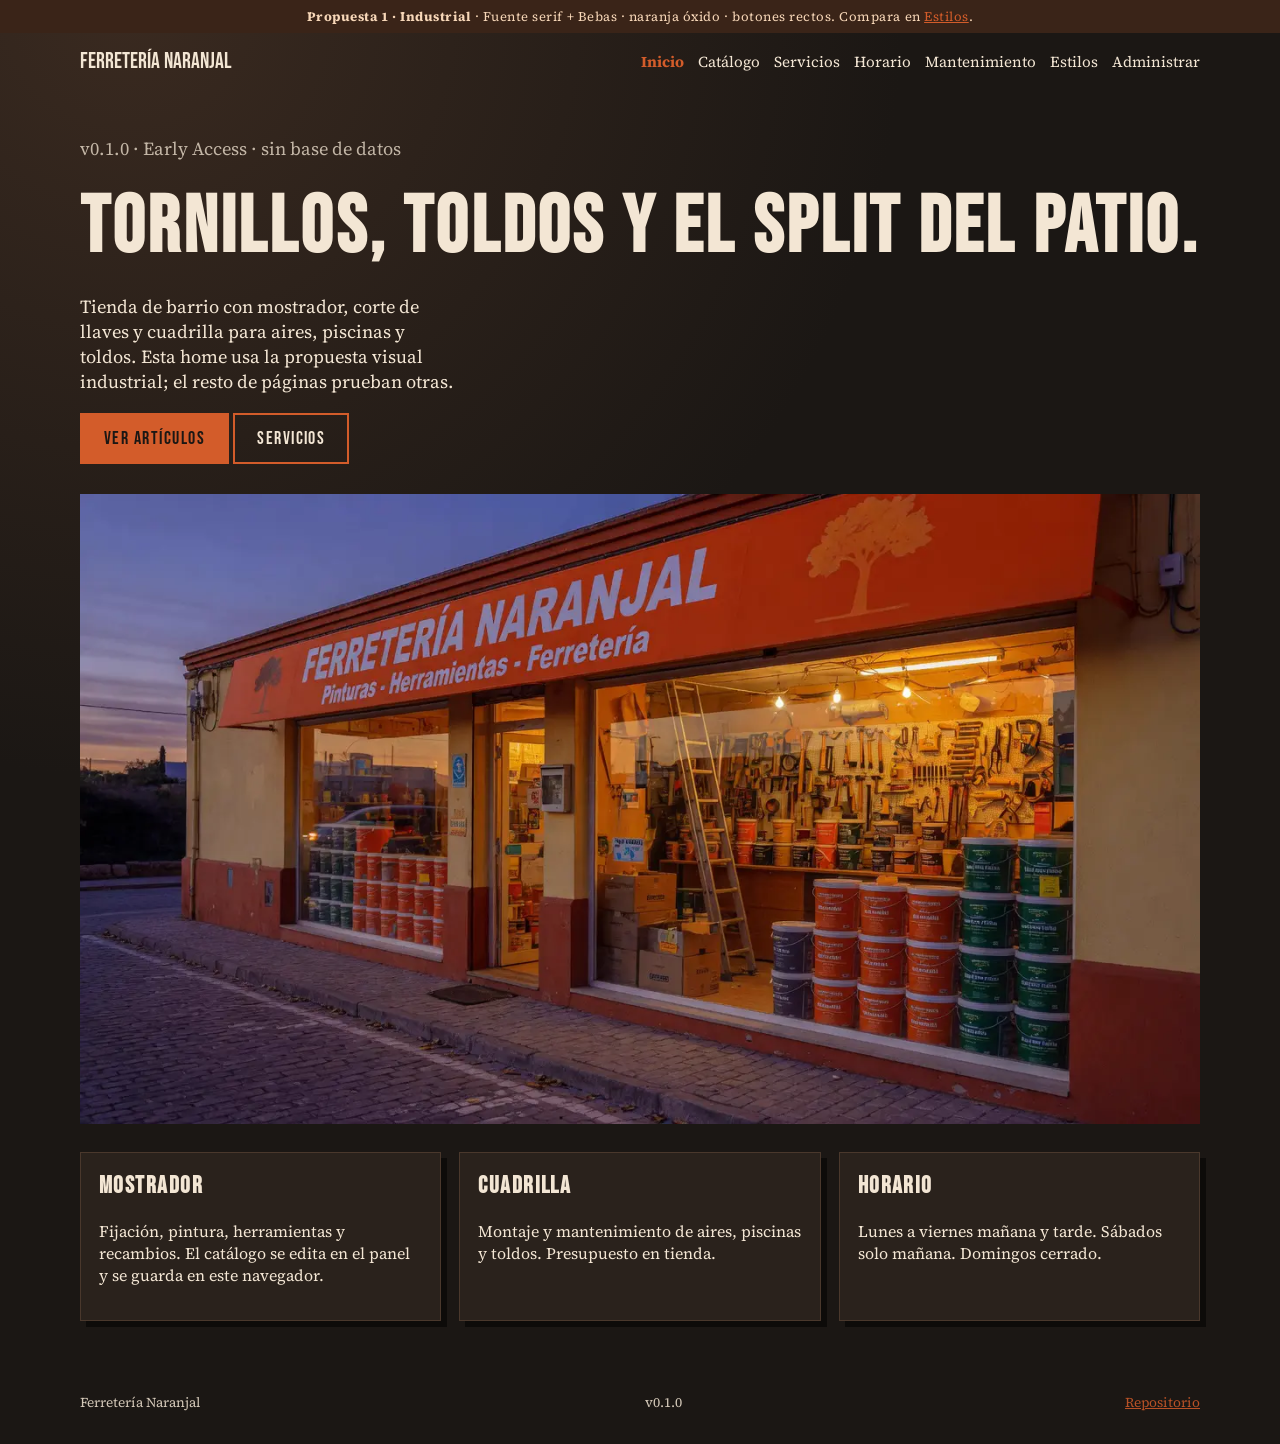
==== index.html @ d5f57b4e "feat: publicar Ferreteria Naranjal 0.1.0" ====
<!doctype html>
<html lang="es">
<head>
  <meta charset="utf-8" />
  <meta name="viewport" content="width=device-width, initial-scale=1" />
  <title>Ferretería Naranjal</title>
  <meta name="description" content="Ferretería, catálogo, aires acondicionados, piscinas y toldos en Naranjal." />
  <meta name="application-version" content="0.1.0" />
  <link rel="stylesheet" href="css/base.css" />
  <link rel="stylesheet" href="css/tema-industrial.css" />
</head>
<body>
  <a class="skip" href="#contenido">Saltar al contenido</a>
  <p class="proposal"><strong>Propuesta 1 · Industrial</strong> · Fuente serif + Bebas · naranja óxido · botones rectos. Compara en <a href="estilos.html">Estilos</a>.</p>
  <header class="wrap site-header">
    <a class="brand" href="index.html">Ferretería Naranjal</a>
    <button type="button" data-nav-toggle aria-expanded="false">Menú</button>
    <nav class="nav" aria-label="Principal">
      <a href="index.html" aria-current="page">Inicio</a>
      <a href="catalogo.html">Catálogo</a>
      <a href="servicios.html">Servicios</a>
      <a href="horario.html">Horario</a>
      <a href="mantenimiento.html">Mantenimiento</a>
      <a href="estilos.html">Estilos</a>
      <a href="admin/">Administrar</a>
    </nav>
  </header>
  <main id="contenido" class="wrap">
    <section class="hero">
      <p class="muted">v0.1.0 · Early Access · sin base de datos</p>
      <h1>Tornillos, toldos y el split del patio.</h1>
      <p>Tienda de barrio con mostrador, corte de llaves y cuadrilla para aires, piscinas y toldos. Esta home usa la propuesta visual industrial; el resto de páginas prueban otras.</p>
      <p>
        <a class="btn" href="catalogo.html">Ver artículos</a>
        <a class="btn btn--ghost" href="servicios.html">Servicios</a>
      </p>
    </section>
    <img src="assets/portada.webp" alt="Fachada de Ferretería Naranjal al anochecer" width="1280" height="720" />
    <section class="grid cards" style="margin-top:28px">
      <article class="card">
        <h2>Mostrador</h2>
        <p>Fijación, pintura, herramientas y recambios. El catálogo se edita en el panel y se guarda en este navegador.</p>
      </article>
      <article class="card">
        <h2>Cuadrilla</h2>
        <p>Montaje y mantenimiento de aires, piscinas y toldos. Presupuesto en tienda.</p>
      </article>
      <article class="card">
        <h2>Horario</h2>
        <p>Lunes a viernes mañana y tarde. Sábados solo mañana. Domingos cerrado.</p>
      </article>
    </section>
  </main>
  <footer class="wrap site-footer">
    <span>Ferretería Naranjal</span>
    <span data-version>v0.1.0</span>
    <a href="https://github.com/javidei/Ferreteria">Repositorio</a>
  </footer>
  <script type="module" src="js/app.js"></script>
</body>
</html>
---- css/base.css ----
*, *::before, *::after { box-sizing: border-box; }
html { scroll-behavior: smooth; }
body { margin: 0; min-height: 100vh; color: var(--ink); background: var(--bg); font-family: var(--font); }
img { max-width: 100%; height: auto; display: block; }
a { color: var(--accent); }
.skip { position: absolute; left: -999px; top: 0; }
.skip:focus { left: 12px; top: 12px; z-index: 9; background: #fff; padding: 8px; }
.wrap { width: min(1120px, calc(100% - 32px)); margin: 0 auto; }
.proposal {
  margin: 0;
  padding: 8px 16px;
  background: var(--banner, #111);
  color: var(--banner-ink, #fff);
  font-size: 13px;
  letter-spacing: .04em;
  text-align: center;
}
.proposal strong { font-weight: 700; }
.site-header { display: flex; flex-wrap: wrap; align-items: center; justify-content: space-between; gap: 12px; padding: 16px 0; }
.brand { font-family: var(--display, var(--font)); font-size: 1.35rem; text-decoration: none; color: inherit; }
.nav { display: flex; flex-wrap: wrap; gap: 8px 14px; }
.nav a { text-decoration: none; color: inherit; font-size: .95rem; }
.nav a[aria-current="page"] { color: var(--accent); font-weight: 700; }
.site-footer { margin-top: 48px; padding: 24px 0 32px; font-size: .85rem; opacity: .85; display: flex; flex-wrap: wrap; gap: 12px 24px; justify-content: space-between; }
.grid { display: grid; gap: 18px; }
.cards { grid-template-columns: repeat(auto-fit, minmax(240px, 1fr)); }
.hero { padding: 28px 0 12px; }
.muted { opacity: .75; }
[data-nav-toggle] { display: none; }
@media (max-width: 700px) {
  .site-header { align-items: flex-start; }
  [data-nav-toggle] { display: inline-flex; }
  .nav { display: none; width: 100%; }
  .nav.is-open { display: flex; }
}
---- css/tema-industrial.css ----
@import url("https://fonts.googleapis.com/css2?family=Bebas+Neue&family=Source+Serif+4:opsz,wght@8..60,400;8..60,700&display=swap");
:root {
  --bg: #1b1714;
  --ink: #f3e6d4;
  --accent: #d35c2a;
  --banner: #3a2418;
  --banner-ink: #f7d7b8;
  --font: "Source Serif 4", Georgia, serif;
  --display: "Bebas Neue", Impact, sans-serif;
  --card: #2a221c;
}
body { background: radial-gradient(circle at 10% 0, #3a2a20, #1b1714 42%); }
.hero h1 { font-family: var(--display); font-size: clamp(2.6rem, 7vw, 5rem); margin: 0 0 8px; letter-spacing: .04em; }
.hero p { max-width: 42ch; font-size: 1.15rem; }
.btn {
  display: inline-block;
  padding: 12px 22px;
  border: 2px solid #d35c2a;
  background: #d35c2a;
  color: #1b1714;
  text-decoration: none;
  font-family: var(--display);
  letter-spacing: .08em;
  text-transform: uppercase;
}
.btn--ghost { background: transparent; color: #f3e6d4; }
.card { background: var(--card); padding: 18px; border: 1px solid #4a382c; box-shadow: 6px 6px 0 #0d0b09; }
.card h2, .card h3 { font-family: var(--display); margin-top: 0; letter-spacing: .06em; }
.hours { display: grid; gap: 8px; }
.hours div { display: flex; justify-content: space-between; gap: 16px; border-bottom: 1px dashed #5a4638; padding-bottom: 6px; }
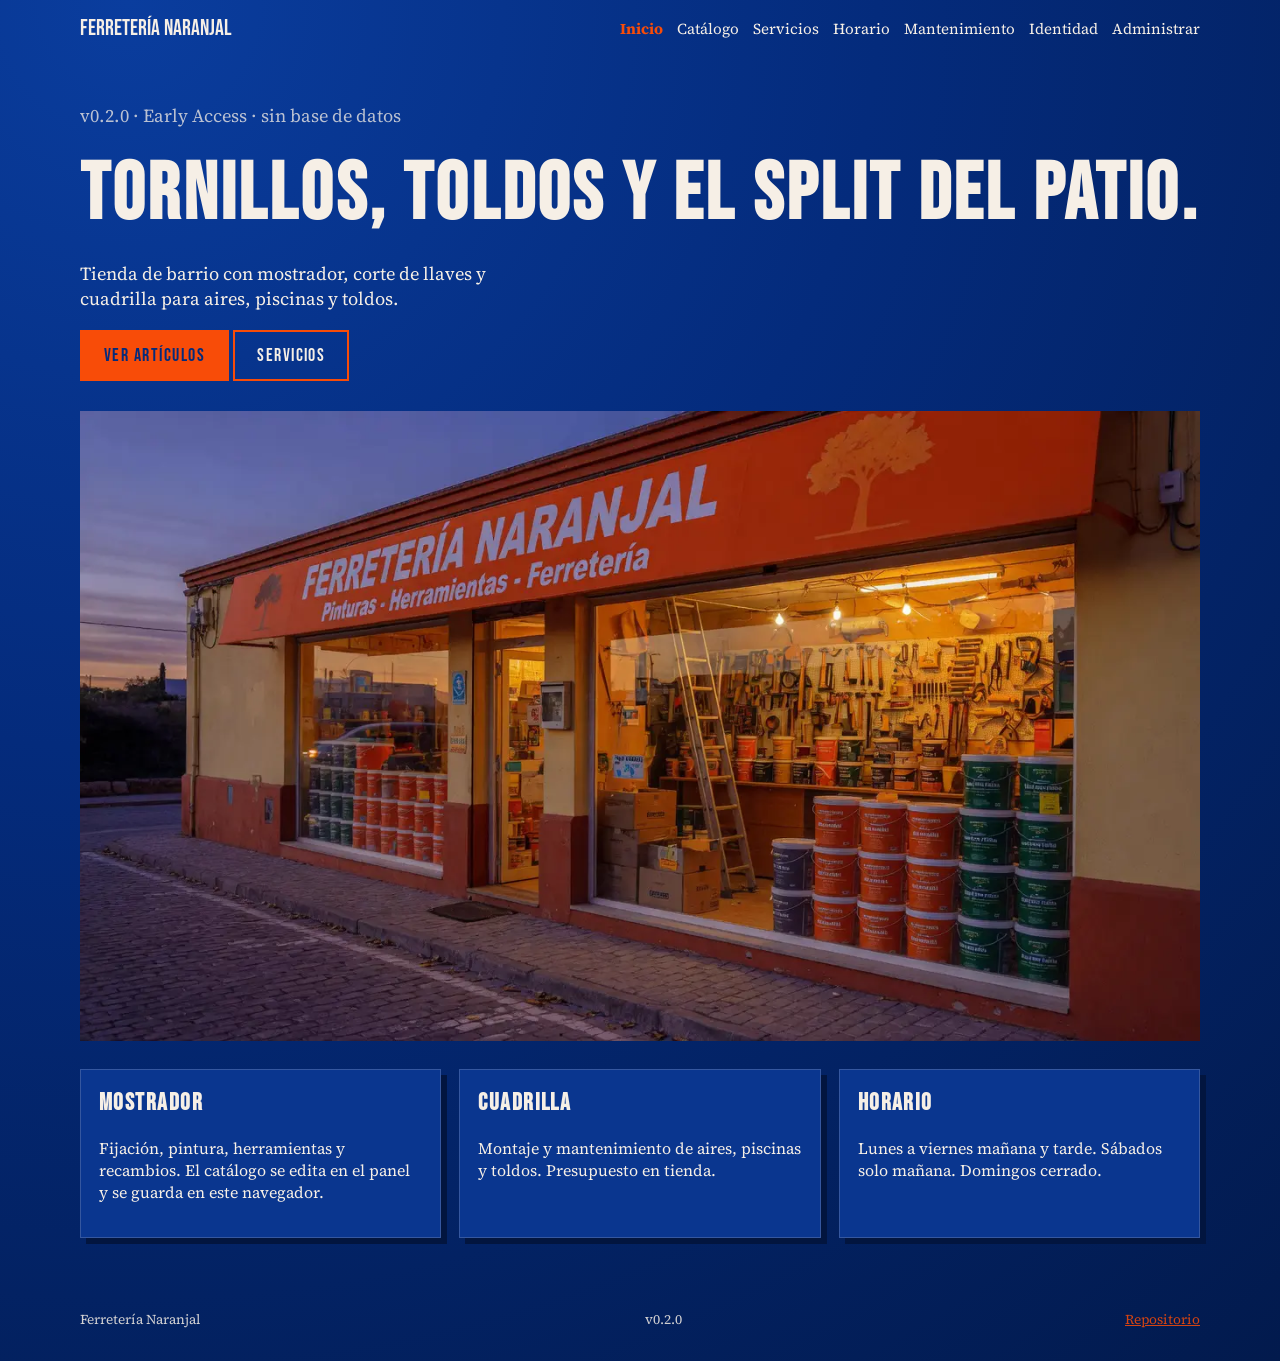
==== commit 01e7a032: "feat: unificar estilo de Inicio con colores de empresa 0.2.0" ====
--- a/index.html
+++ b/index.html
@@ -5,13 +5,12 @@
   <meta name="viewport" content="width=device-width, initial-scale=1" />
   <title>Ferretería Naranjal</title>
   <meta name="description" content="Ferretería, catálogo, aires acondicionados, piscinas y toldos en Naranjal." />
-  <meta name="application-version" content="0.1.0" />
+  <meta name="application-version" content="0.2.0" />
   <link rel="stylesheet" href="css/base.css" />
-  <link rel="stylesheet" href="css/tema-industrial.css" />
+  <link rel="stylesheet" href="css/tema.css" />
 </head>
 <body>
   <a class="skip" href="#contenido">Saltar al contenido</a>
-  <p class="proposal"><strong>Propuesta 1 · Industrial</strong> · Fuente serif + Bebas · naranja óxido · botones rectos. Compara en <a href="estilos.html">Estilos</a>.</p>
   <header class="wrap site-header">
     <a class="brand" href="index.html">Ferretería Naranjal</a>
     <button type="button" data-nav-toggle aria-expanded="false">Menú</button>
@@ -21,15 +20,15 @@
       <a href="servicios.html">Servicios</a>
       <a href="horario.html">Horario</a>
       <a href="mantenimiento.html">Mantenimiento</a>
-      <a href="estilos.html">Estilos</a>
+      <a href="estilos.html">Identidad</a>
       <a href="admin/">Administrar</a>
     </nav>
   </header>
   <main id="contenido" class="wrap">
     <section class="hero">
-      <p class="muted">v0.1.0 · Early Access · sin base de datos</p>
+      <p class="muted">v0.2.0 · Early Access · sin base de datos</p>
       <h1>Tornillos, toldos y el split del patio.</h1>
-      <p>Tienda de barrio con mostrador, corte de llaves y cuadrilla para aires, piscinas y toldos. Esta home usa la propuesta visual industrial; el resto de páginas prueban otras.</p>
+      <p>Tienda de barrio con mostrador, corte de llaves y cuadrilla para aires, piscinas y toldos.</p>
       <p>
         <a class="btn" href="catalogo.html">Ver artículos</a>
         <a class="btn btn--ghost" href="servicios.html">Servicios</a>
@@ -53,7 +52,7 @@
   </main>
   <footer class="wrap site-footer">
     <span>Ferretería Naranjal</span>
-    <span data-version>v0.1.0</span>
+    <span data-version>v0.2.0</span>
     <a href="https://github.com/javidei/Ferreteria">Repositorio</a>
   </footer>
   <script type="module" src="js/app.js"></script>
--- a/css/tema.css
+++ b/css/tema.css
@@ -0,0 +1,185 @@
+@import url("https://fonts.googleapis.com/css2?family=Bebas+Neue&family=Source+Serif+4:opsz,wght@8..60,400;8..60,700&display=swap");
+
+:root {
+  --brand-blue: #042b7c;
+  --brand-orange: #f84c08;
+  --bg: #042b7c;
+  --bg-deep: #021a4d;
+  --ink: #f6efe6;
+  --accent: #f84c08;
+  --banner: #021a4d;
+  --banner-ink: #f6efe6;
+  --font: "Source Serif 4", Georgia, serif;
+  --display: "Bebas Neue", Impact, sans-serif;
+  --card: #0a368f;
+  --line: rgba(246, 239, 230, .18);
+}
+
+body {
+  background: radial-gradient(circle at 10% 0, #0a3d9e, #042b7c 42%, #021a4d 100%);
+}
+
+.hero h1 {
+  font-family: var(--display);
+  font-size: clamp(2.6rem, 7vw, 5rem);
+  margin: 0 0 8px;
+  letter-spacing: .04em;
+}
+
+.hero p { max-width: 46ch; font-size: 1.15rem; }
+
+.kicker {
+  color: var(--brand-orange);
+  font-family: var(--display);
+  letter-spacing: .16em;
+  text-transform: uppercase;
+  font-size: .95rem;
+}
+
+.btn,
+button.btn {
+  display: inline-block;
+  padding: 12px 22px;
+  border: 2px solid var(--brand-orange);
+  background: var(--brand-orange);
+  color: #042b7c;
+  text-decoration: none;
+  font-family: var(--display);
+  letter-spacing: .08em;
+  text-transform: uppercase;
+  cursor: pointer;
+}
+
+.btn--ghost {
+  background: transparent;
+  color: var(--ink);
+}
+
+.btn--danger {
+  background: transparent;
+  border-color: #ffb4a2;
+  color: #ffb4a2;
+}
+
+.card,
+.product,
+.service,
+.note,
+.shot,
+form[data-form] {
+  background: var(--card);
+  padding: 18px;
+  border: 1px solid var(--line);
+  box-shadow: 6px 6px 0 #02153f;
+}
+
+.card h2, .card h3,
+.product h3, .service h2,
+.note h2, .credits h2 {
+  font-family: var(--display);
+  margin-top: 0;
+  letter-spacing: .06em;
+}
+
+.product { padding: 0; overflow: hidden; }
+.product img { width: 100%; height: 160px; object-fit: cover; }
+.product .pad { padding: 14px 16px 18px; }
+.price { color: var(--brand-orange); font-weight: 700; }
+
+.filters { display: flex; flex-wrap: wrap; gap: 8px; margin: 12px 0 20px; }
+.filters button {
+  font-family: var(--display);
+  letter-spacing: .06em;
+  text-transform: uppercase;
+  border: 2px solid var(--brand-orange);
+  background: transparent;
+  color: var(--ink);
+  padding: 8px 14px;
+  cursor: pointer;
+}
+.filters button.is-on {
+  background: var(--brand-orange);
+  color: var(--brand-blue);
+}
+
+.search {
+  width: 100%;
+  max-width: 420px;
+  padding: 10px 12px;
+  border: 2px solid var(--brand-orange);
+  background: #021a4d;
+  color: var(--ink);
+  font: inherit;
+}
+
+.service ul { margin: 0; padding-left: 18px; }
+
+.table {
+  width: 100%;
+  border-collapse: collapse;
+  background: var(--card);
+  box-shadow: 6px 6px 0 #02153f;
+}
+.table th, .table td,
+table th, table td {
+  padding: 12px 14px;
+  text-align: left;
+  border-bottom: 1px solid var(--line);
+}
+.table th { background: #021a4d; color: var(--brand-orange); font-family: var(--display); letter-spacing: .08em; }
+
+.gallery { display: grid; grid-template-columns: repeat(auto-fit, minmax(240px, 1fr)); gap: 16px; }
+.shot { padding: 0; overflow: hidden; }
+.shot img { width: 100%; height: 180px; object-fit: cover; }
+.shot figcaption { padding: 10px 12px 14px; font-size: .95rem; }
+.credits { font-size: .9rem; }
+.credits a { color: var(--brand-orange); }
+
+.admin-grid { display: grid; grid-template-columns: minmax(0, 1.1fr) minmax(280px, .9fr); gap: 20px; }
+@media (max-width: 860px) { .admin-grid { grid-template-columns: 1fr; } }
+form[data-form] { display: grid; gap: 10px; }
+label { display: grid; gap: 4px; font-size: .9rem; }
+input, textarea, select {
+  font: inherit;
+  padding: 8px 10px;
+  border: 2px solid var(--line);
+  background: #021a4d;
+  color: inherit;
+}
+textarea { min-height: 72px; }
+.actions { display: flex; flex-wrap: wrap; gap: 8px; }
+.mono { font-variant-numeric: tabular-nums; }
+.status { color: var(--brand-orange); }
+table button {
+  font-family: var(--display);
+  letter-spacing: .06em;
+  text-transform: uppercase;
+  border: 2px solid var(--brand-orange);
+  background: transparent;
+  color: var(--ink);
+  padding: 6px 12px;
+  cursor: pointer;
+}
+
+.swatch {
+  display: flex;
+  align-items: end;
+  min-height: 140px;
+  padding: 16px;
+  font-family: var(--display);
+  letter-spacing: .08em;
+  text-transform: uppercase;
+  box-shadow: 6px 6px 0 #02153f;
+}
+.swatch--blue { background: #042b7c; color: #f6efe6; border: 1px solid var(--line); }
+.swatch--orange { background: #f84c08; color: #042b7c; }
+
+[data-nav-toggle] {
+  font-family: var(--display);
+  letter-spacing: .08em;
+  text-transform: uppercase;
+  border: 2px solid var(--brand-orange);
+  background: transparent;
+  color: var(--ink);
+  padding: 8px 14px;
+}
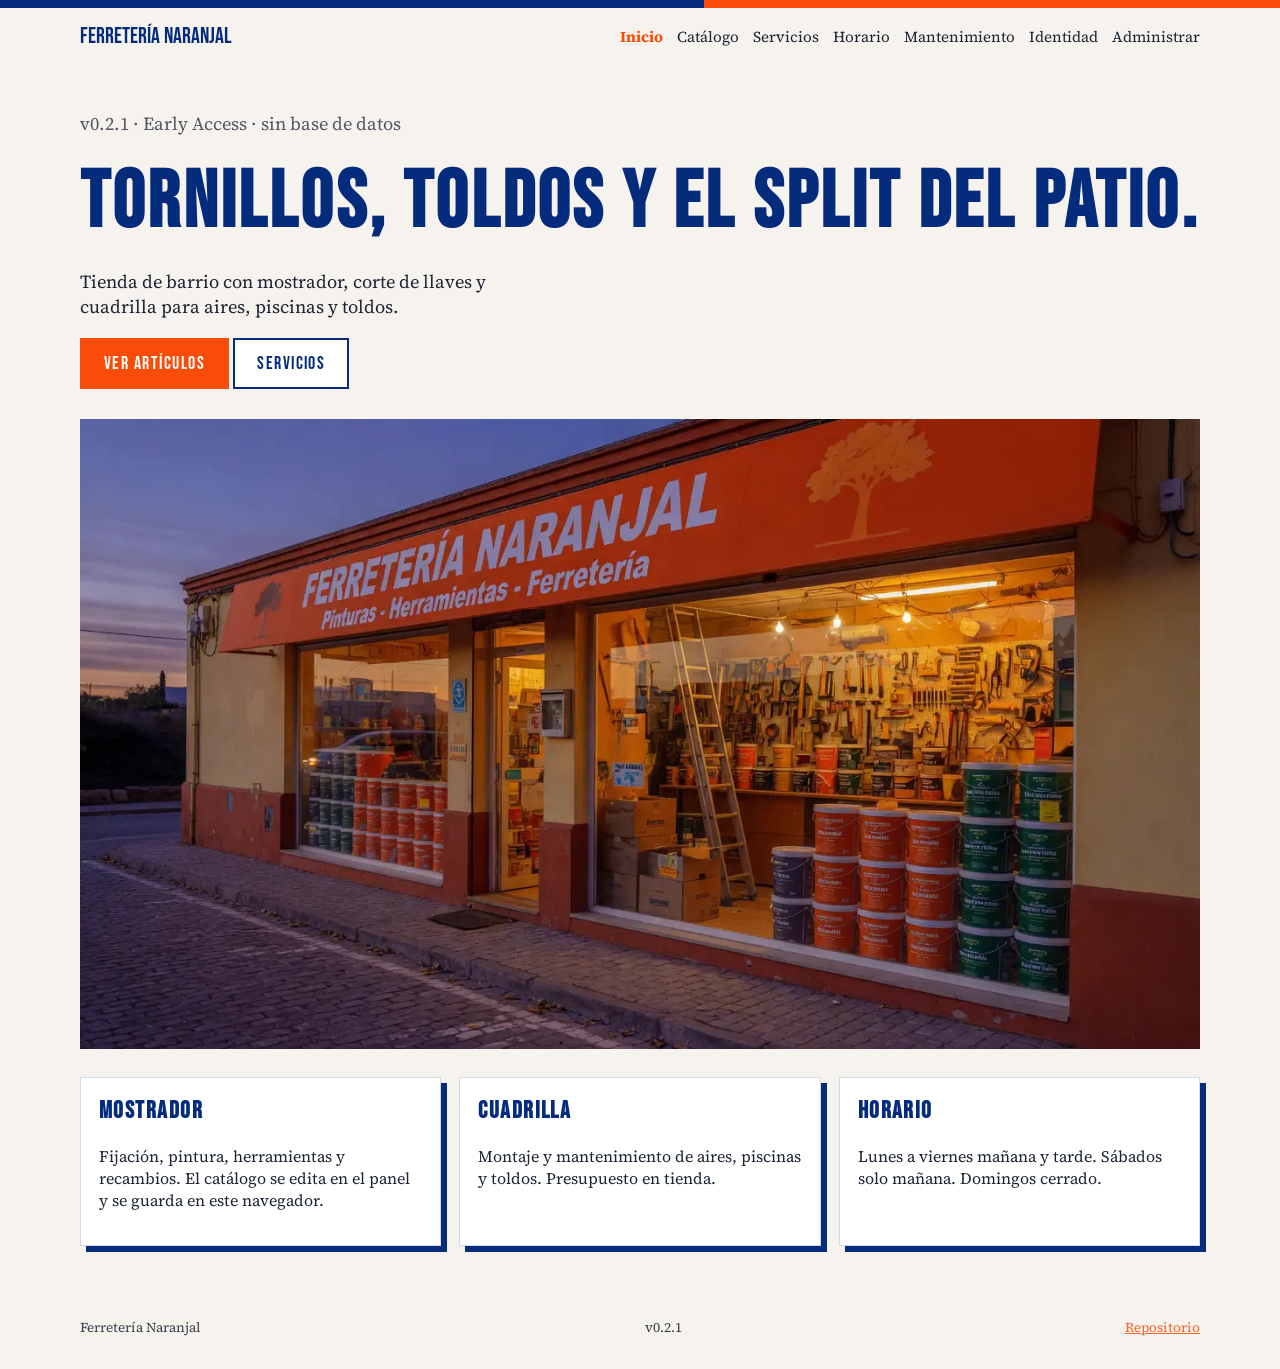
==== commit dbbafd89: "fix: fondo claro y colores de empresa solo como acento 0.2.1" ====
--- a/index.html
+++ b/index.html
@@ -5,11 +5,12 @@
   <meta name="viewport" content="width=device-width, initial-scale=1" />
   <title>Ferretería Naranjal</title>
   <meta name="description" content="Ferretería, catálogo, aires acondicionados, piscinas y toldos en Naranjal." />
-  <meta name="application-version" content="0.2.0" />
+  <meta name="application-version" content="0.2.1" />
   <link rel="stylesheet" href="css/base.css" />
   <link rel="stylesheet" href="css/tema.css" />
 </head>
 <body>
+  <div class="brand-bar" aria-hidden="true"></div>
   <a class="skip" href="#contenido">Saltar al contenido</a>
   <header class="wrap site-header">
     <a class="brand" href="index.html">Ferretería Naranjal</a>
@@ -26,7 +27,7 @@
   </header>
   <main id="contenido" class="wrap">
     <section class="hero">
-      <p class="muted">v0.2.0 · Early Access · sin base de datos</p>
+      <p class="muted">v0.2.1 · Early Access · sin base de datos</p>
       <h1>Tornillos, toldos y el split del patio.</h1>
       <p>Tienda de barrio con mostrador, corte de llaves y cuadrilla para aires, piscinas y toldos.</p>
       <p>
@@ -52,7 +53,7 @@
   </main>
   <footer class="wrap site-footer">
     <span>Ferretería Naranjal</span>
-    <span data-version>v0.2.0</span>
+    <span data-version>v0.2.1</span>
     <a href="https://github.com/javidei/Ferreteria">Repositorio</a>
   </footer>
   <script type="module" src="js/app.js"></script>
--- a/css/base.css
+++ b/css/base.css
@@ -6,16 +6,6 @@
 .skip { position: absolute; left: -999px; top: 0; }
 .skip:focus { left: 12px; top: 12px; z-index: 9; background: #fff; padding: 8px; }
 .wrap { width: min(1120px, calc(100% - 32px)); margin: 0 auto; }
-.proposal {
-  margin: 0;
-  padding: 8px 16px;
-  background: var(--banner, #111);
-  color: var(--banner-ink, #fff);
-  font-size: 13px;
-  letter-spacing: .04em;
-  text-align: center;
-}
-.proposal strong { font-weight: 700; }
 .site-header { display: flex; flex-wrap: wrap; align-items: center; justify-content: space-between; gap: 12px; padding: 16px 0; }
 .brand { font-family: var(--display, var(--font)); font-size: 1.35rem; text-decoration: none; color: inherit; }
 .nav { display: flex; flex-wrap: wrap; gap: 8px 14px; }
--- a/css/tema.css
+++ b/css/tema.css
@@ -3,27 +3,32 @@
 :root {
   --brand-blue: #042b7c;
   --brand-orange: #f84c08;
-  --bg: #042b7c;
-  --bg-deep: #021a4d;
-  --ink: #f6efe6;
+  --bg: #f6f3ee;
+  --ink: #1c2433;
   --accent: #f84c08;
-  --banner: #021a4d;
-  --banner-ink: #f6efe6;
   --font: "Source Serif 4", Georgia, serif;
   --display: "Bebas Neue", Impact, sans-serif;
-  --card: #0a368f;
-  --line: rgba(246, 239, 230, .18);
+  --card: #ffffff;
+  --line: #d5dbe6;
+  --shadow: #042b7c;
 }
 
-body {
-  background: radial-gradient(circle at 10% 0, #0a3d9e, #042b7c 42%, #021a4d 100%);
+body { background: var(--bg); color: var(--ink); }
+
+.brand-bar {
+  height: 8px;
+  background: linear-gradient(90deg, var(--brand-blue) 0 55%, var(--brand-orange) 55% 100%);
 }
+
+.brand { color: var(--brand-blue); }
+.nav a[aria-current="page"] { color: var(--brand-orange); }
 
 .hero h1 {
   font-family: var(--display);
   font-size: clamp(2.6rem, 7vw, 5rem);
   margin: 0 0 8px;
   letter-spacing: .04em;
+  color: var(--brand-blue);
 }
 
 .hero p { max-width: 46ch; font-size: 1.15rem; }
@@ -42,7 +47,7 @@
   padding: 12px 22px;
   border: 2px solid var(--brand-orange);
   background: var(--brand-orange);
-  color: #042b7c;
+  color: #fff;
   text-decoration: none;
   font-family: var(--display);
   letter-spacing: .08em;
@@ -51,14 +56,15 @@
 }
 
 .btn--ghost {
-  background: transparent;
-  color: var(--ink);
+  background: #fff;
+  color: var(--brand-blue);
+  border-color: var(--brand-blue);
 }
 
 .btn--danger {
-  background: transparent;
-  border-color: #ffb4a2;
-  color: #ffb4a2;
+  background: #fff;
+  border-color: #9b2c2c;
+  color: #9b2c2c;
 }
 
 .card,
@@ -70,7 +76,7 @@
   background: var(--card);
   padding: 18px;
   border: 1px solid var(--line);
-  box-shadow: 6px 6px 0 #02153f;
+  box-shadow: 6px 6px 0 var(--shadow);
 }
 
 .card h2, .card h3,
@@ -79,6 +85,7 @@
   font-family: var(--display);
   margin-top: 0;
   letter-spacing: .06em;
+  color: var(--brand-blue);
 }
 
 .product { padding: 0; overflow: hidden; }
@@ -91,23 +98,24 @@
   font-family: var(--display);
   letter-spacing: .06em;
   text-transform: uppercase;
-  border: 2px solid var(--brand-orange);
-  background: transparent;
-  color: var(--ink);
+  border: 2px solid var(--brand-blue);
+  background: #fff;
+  color: var(--brand-blue);
   padding: 8px 14px;
   cursor: pointer;
 }
 .filters button.is-on {
   background: var(--brand-orange);
-  color: var(--brand-blue);
+  border-color: var(--brand-orange);
+  color: #fff;
 }
 
 .search {
   width: 100%;
   max-width: 420px;
   padding: 10px 12px;
-  border: 2px solid var(--brand-orange);
-  background: #021a4d;
+  border: 2px solid var(--brand-blue);
+  background: #fff;
   color: var(--ink);
   font: inherit;
 }
@@ -118,7 +126,7 @@
   width: 100%;
   border-collapse: collapse;
   background: var(--card);
-  box-shadow: 6px 6px 0 #02153f;
+  box-shadow: 6px 6px 0 var(--shadow);
 }
 .table th, .table td,
 table th, table td {
@@ -126,7 +134,12 @@
   text-align: left;
   border-bottom: 1px solid var(--line);
 }
-.table th { background: #021a4d; color: var(--brand-orange); font-family: var(--display); letter-spacing: .08em; }
+.table th {
+  background: var(--brand-blue);
+  color: #fff;
+  font-family: var(--display);
+  letter-spacing: .08em;
+}
 
 .gallery { display: grid; grid-template-columns: repeat(auto-fit, minmax(240px, 1fr)); gap: 16px; }
 .shot { padding: 0; overflow: hidden; }
@@ -143,20 +156,20 @@
   font: inherit;
   padding: 8px 10px;
   border: 2px solid var(--line);
-  background: #021a4d;
+  background: #fff;
   color: inherit;
 }
 textarea { min-height: 72px; }
 .actions { display: flex; flex-wrap: wrap; gap: 8px; }
 .mono { font-variant-numeric: tabular-nums; }
-.status { color: var(--brand-orange); }
+.status { color: var(--brand-blue); }
 table button {
   font-family: var(--display);
   letter-spacing: .06em;
   text-transform: uppercase;
-  border: 2px solid var(--brand-orange);
-  background: transparent;
-  color: var(--ink);
+  border: 2px solid var(--brand-blue);
+  background: #fff;
+  color: var(--brand-blue);
   padding: 6px 12px;
   cursor: pointer;
 }
@@ -169,17 +182,17 @@
   font-family: var(--display);
   letter-spacing: .08em;
   text-transform: uppercase;
-  box-shadow: 6px 6px 0 #02153f;
+  box-shadow: 6px 6px 0 var(--shadow);
 }
-.swatch--blue { background: #042b7c; color: #f6efe6; border: 1px solid var(--line); }
-.swatch--orange { background: #f84c08; color: #042b7c; }
+.swatch--blue { background: #042b7c; color: #fff; }
+.swatch--orange { background: #f84c08; color: #fff; }
 
 [data-nav-toggle] {
   font-family: var(--display);
   letter-spacing: .08em;
   text-transform: uppercase;
-  border: 2px solid var(--brand-orange);
-  background: transparent;
-  color: var(--ink);
+  border: 2px solid var(--brand-blue);
+  background: #fff;
+  color: var(--brand-blue);
   padding: 8px 14px;
 }
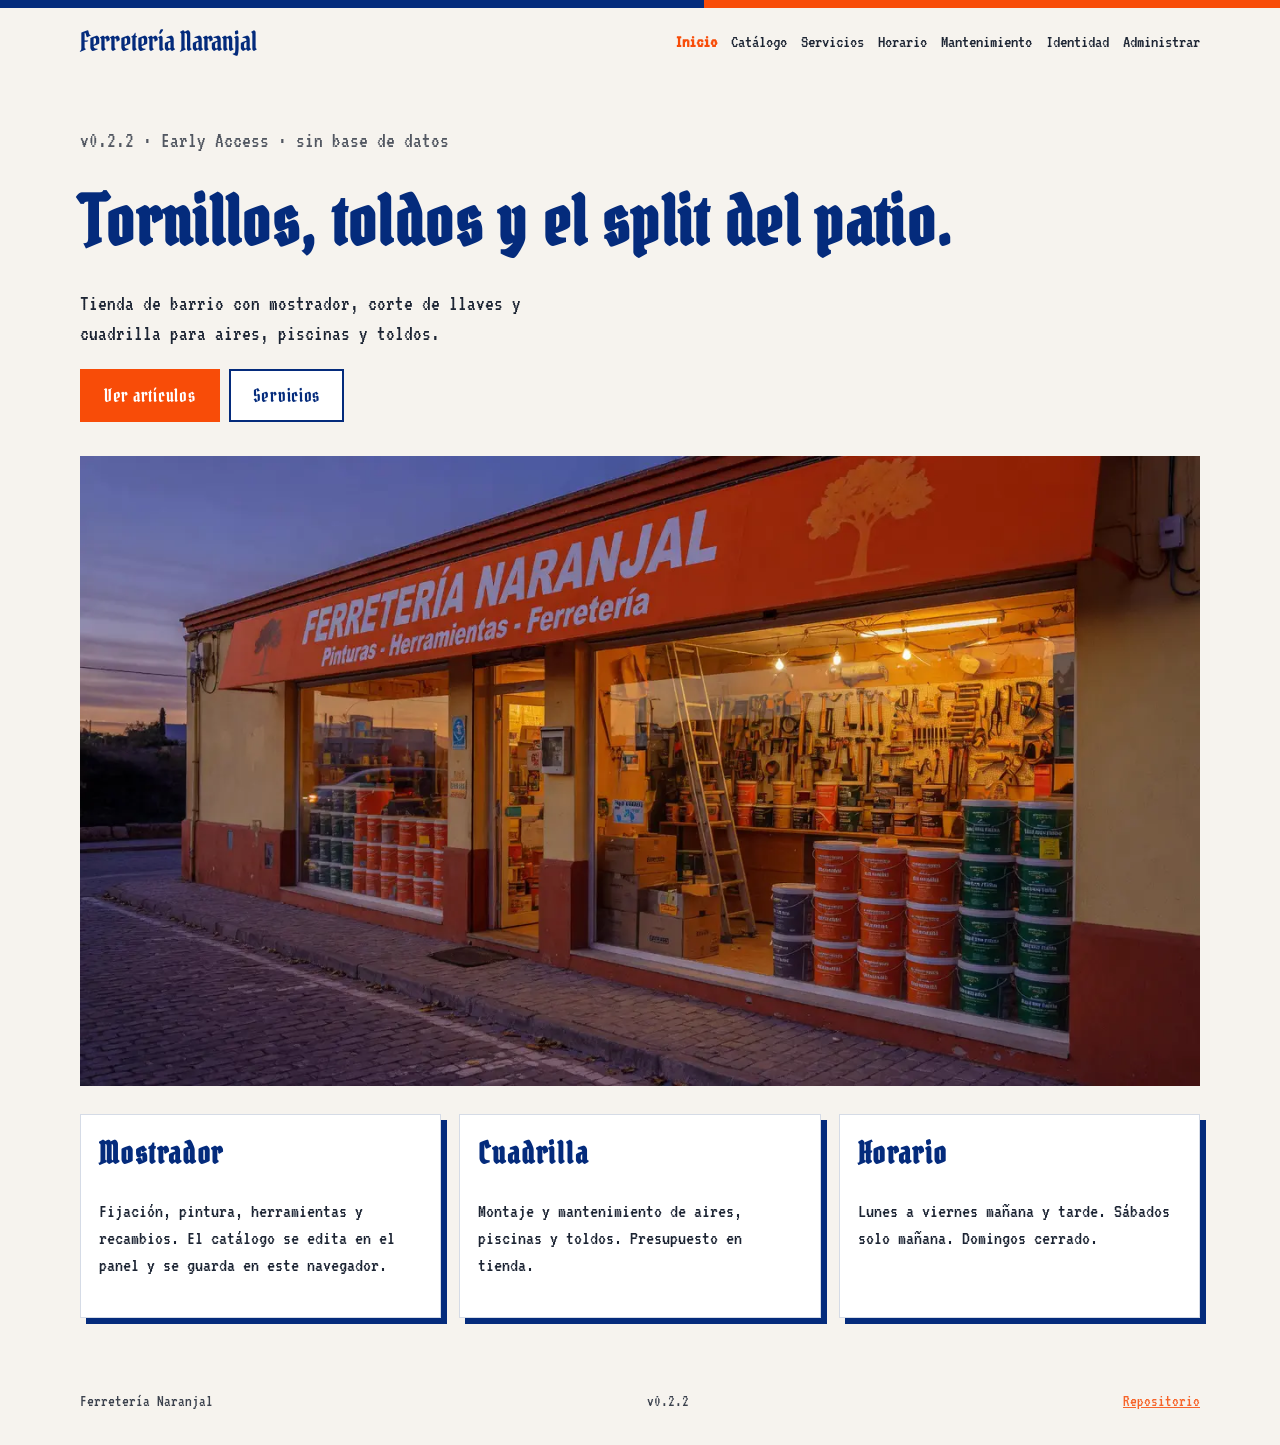
==== commit f4812593: "feat: tipografia retro Pirata One y VT323 0.2.2" ====
--- a/index.html
+++ b/index.html
@@ -5,7 +5,7 @@
   <meta name="viewport" content="width=device-width, initial-scale=1" />
   <title>Ferretería Naranjal</title>
   <meta name="description" content="Ferretería, catálogo, aires acondicionados, piscinas y toldos en Naranjal." />
-  <meta name="application-version" content="0.2.1" />
+  <meta name="application-version" content="0.2.2" />
   <link rel="stylesheet" href="css/base.css" />
   <link rel="stylesheet" href="css/tema.css" />
 </head>
@@ -27,7 +27,7 @@
   </header>
   <main id="contenido" class="wrap">
     <section class="hero">
-      <p class="muted">v0.2.1 · Early Access · sin base de datos</p>
+      <p class="muted">v0.2.2 · Early Access · sin base de datos</p>
       <h1>Tornillos, toldos y el split del patio.</h1>
       <p>Tienda de barrio con mostrador, corte de llaves y cuadrilla para aires, piscinas y toldos.</p>
       <p>
@@ -53,7 +53,7 @@
   </main>
   <footer class="wrap site-footer">
     <span>Ferretería Naranjal</span>
-    <span data-version>v0.2.1</span>
+    <span data-version>v0.2.2</span>
     <a href="https://github.com/javidei/Ferreteria">Repositorio</a>
   </footer>
   <script type="module" src="js/app.js"></script>
--- a/css/base.css
+++ b/css/base.css
@@ -1,17 +1,17 @@
 *, *::before, *::after { box-sizing: border-box; }
 html { scroll-behavior: smooth; }
-body { margin: 0; min-height: 100vh; color: var(--ink); background: var(--bg); font-family: var(--font); }
+body { margin: 0; min-height: 100vh; color: var(--ink); background: var(--bg); font-family: var(--font); font-size: 1.25rem; line-height: 1.35; }
 img { max-width: 100%; height: auto; display: block; }
 a { color: var(--accent); }
 .skip { position: absolute; left: -999px; top: 0; }
 .skip:focus { left: 12px; top: 12px; z-index: 9; background: #fff; padding: 8px; }
 .wrap { width: min(1120px, calc(100% - 32px)); margin: 0 auto; }
 .site-header { display: flex; flex-wrap: wrap; align-items: center; justify-content: space-between; gap: 12px; padding: 16px 0; }
-.brand { font-family: var(--display, var(--font)); font-size: 1.35rem; text-decoration: none; color: inherit; }
+.brand { font-family: var(--display, var(--font)); font-size: 1.7rem; text-decoration: none; color: inherit; }
 .nav { display: flex; flex-wrap: wrap; gap: 8px 14px; }
-.nav a { text-decoration: none; color: inherit; font-size: .95rem; }
+.nav a { text-decoration: none; color: inherit; font-size: 1.15rem; }
 .nav a[aria-current="page"] { color: var(--accent); font-weight: 700; }
-.site-footer { margin-top: 48px; padding: 24px 0 32px; font-size: .85rem; opacity: .85; display: flex; flex-wrap: wrap; gap: 12px 24px; justify-content: space-between; }
+.site-footer { margin-top: 48px; padding: 24px 0 32px; font-size: 1.05rem; opacity: .85; display: flex; flex-wrap: wrap; gap: 12px 24px; justify-content: space-between; }
 .grid { display: grid; gap: 18px; }
 .cards { grid-template-columns: repeat(auto-fit, minmax(240px, 1fr)); }
 .hero { padding: 28px 0 12px; }
--- a/css/tema.css
+++ b/css/tema.css
@@ -1,4 +1,4 @@
-@import url("https://fonts.googleapis.com/css2?family=Bebas+Neue&family=Source+Serif+4:opsz,wght@8..60,400;8..60,700&display=swap");
+@import url("https://fonts.googleapis.com/css2?family=Pirata+One&family=VT323&display=swap");
 
 :root {
   --brand-blue: #042b7c;
@@ -6,8 +6,8 @@
   --bg: #f6f3ee;
   --ink: #1c2433;
   --accent: #f84c08;
-  --font: "Source Serif 4", Georgia, serif;
-  --display: "Bebas Neue", Impact, sans-serif;
+  --font: "VT323", "Courier New", monospace;
+  --display: "Pirata One", "Palatino Linotype", serif;
   --card: #ffffff;
   --line: #d5dbe6;
   --shadow: #042b7c;
@@ -25,20 +25,20 @@
 
 .hero h1 {
   font-family: var(--display);
-  font-size: clamp(2.6rem, 7vw, 5rem);
+  font-size: clamp(2.4rem, 6vw, 4.2rem);
   margin: 0 0 8px;
-  letter-spacing: .04em;
+  letter-spacing: .02em;
   color: var(--brand-blue);
 }
 
-.hero p { max-width: 46ch; font-size: 1.15rem; }
+.hero p { max-width: 52ch; font-size: 1.35rem; line-height: 1.35; }
 
 .kicker {
   color: var(--brand-orange);
-  font-family: var(--display);
-  letter-spacing: .16em;
+  font-family: var(--font);
+  letter-spacing: .12em;
   text-transform: uppercase;
-  font-size: .95rem;
+  font-size: 1.15rem;
 }
 
 .btn,
@@ -50,9 +50,9 @@
   color: #fff;
   text-decoration: none;
   font-family: var(--display);
-  letter-spacing: .08em;
-  text-transform: uppercase;
+  letter-spacing: .04em;
   cursor: pointer;
+  font-size: 1.15rem;
 }
 
 .btn--ghost {
@@ -96,8 +96,7 @@
 .filters { display: flex; flex-wrap: wrap; gap: 8px; margin: 12px 0 20px; }
 .filters button {
   font-family: var(--display);
-  letter-spacing: .06em;
-  text-transform: uppercase;
+  letter-spacing: .04em;
   border: 2px solid var(--brand-blue);
   background: #fff;
   color: var(--brand-blue);
@@ -138,20 +137,20 @@
   background: var(--brand-blue);
   color: #fff;
   font-family: var(--display);
-  letter-spacing: .08em;
+  letter-spacing: .04em;
 }
 
 .gallery { display: grid; grid-template-columns: repeat(auto-fit, minmax(240px, 1fr)); gap: 16px; }
 .shot { padding: 0; overflow: hidden; }
 .shot img { width: 100%; height: 180px; object-fit: cover; }
-.shot figcaption { padding: 10px 12px 14px; font-size: .95rem; }
-.credits { font-size: .9rem; }
+.shot figcaption { padding: 10px 12px 14px; font-size: 1.15rem; }
+.credits { font-size: 1.1rem; }
 .credits a { color: var(--brand-orange); }
 
 .admin-grid { display: grid; grid-template-columns: minmax(0, 1.1fr) minmax(280px, .9fr); gap: 20px; }
 @media (max-width: 860px) { .admin-grid { grid-template-columns: 1fr; } }
 form[data-form] { display: grid; gap: 10px; }
-label { display: grid; gap: 4px; font-size: .9rem; }
+label { display: grid; gap: 4px; font-size: 1.1rem; }
 input, textarea, select {
   font: inherit;
   padding: 8px 10px;
@@ -165,8 +164,7 @@
 .status { color: var(--brand-blue); }
 table button {
   font-family: var(--display);
-  letter-spacing: .06em;
-  text-transform: uppercase;
+  letter-spacing: .04em;
   border: 2px solid var(--brand-blue);
   background: #fff;
   color: var(--brand-blue);
@@ -189,8 +187,7 @@
 
 [data-nav-toggle] {
   font-family: var(--display);
-  letter-spacing: .08em;
-  text-transform: uppercase;
+  letter-spacing: .04em;
   border: 2px solid var(--brand-blue);
   background: #fff;
   color: var(--brand-blue);
